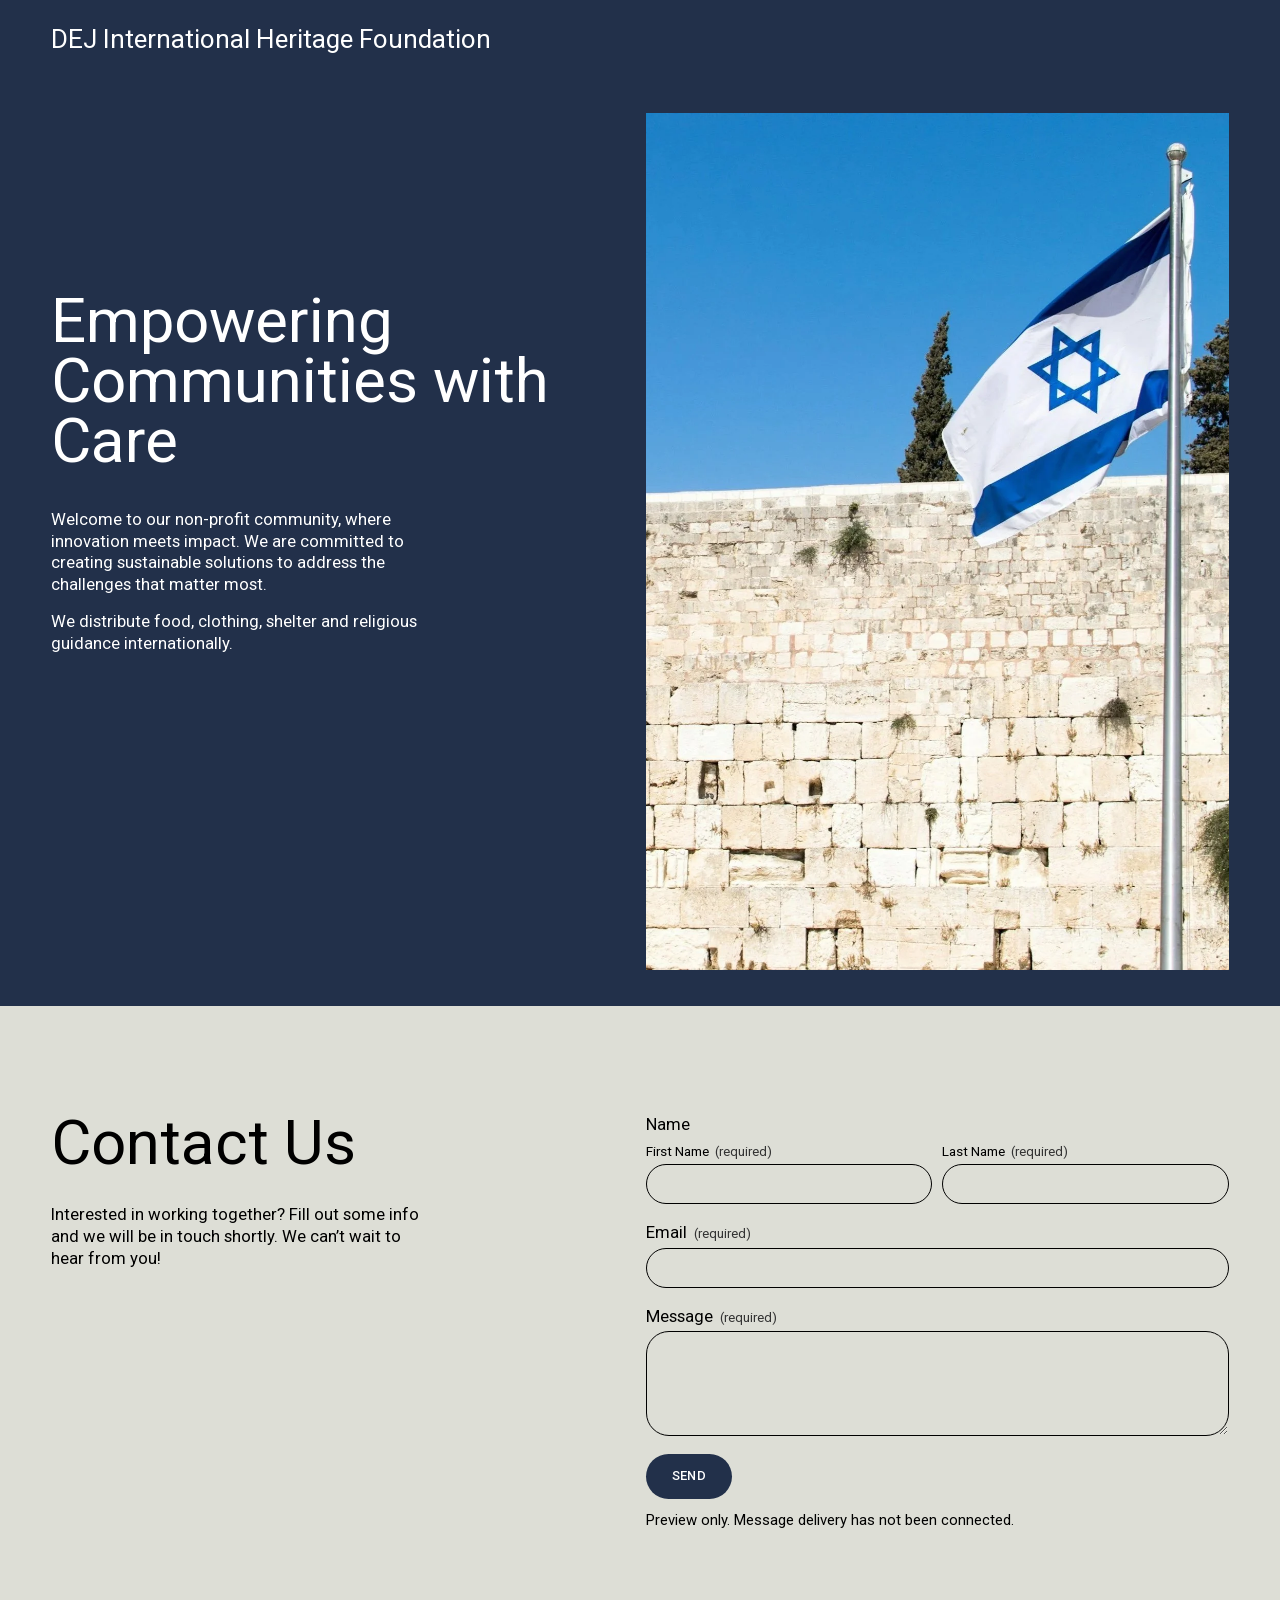
==== docs/index.html @ c703976b "Migrate DEJ Heritage to a static GitHub Pages site" ====
<!doctype html>
<html lang="en">
<head>
  <meta charset="utf-8">
  <meta name="viewport" content="width=device-width, initial-scale=1">
  <meta name="description" content="DEJ International Heritage Foundation is dedicated to empowering communities worldwide through charitable programs including food, clothing, shelter, and religious support.">
  <title>DEJ International Heritage Foundation | Join Us in Making a Difference</title>
  <link rel="stylesheet" href="assets/site.css">
  <script src="assets/contact.js" defer></script>
</head>
<body>
  <header class="site-header">
    <div class="layout">
      <a class="skip" href="#page">Skip to Content</a>
      <a class="site-title" href="./">DEJ International Heritage Foundation</a>
    </div>
  </header>
  <main id="page" tabindex="-1">
    <section class="hero" aria-labelledby="mission">
      <div class="layout columns">
        <div class="hero-copy">
          <h1 id="mission">Empowering Communities with Care</h1>
          <p>Welcome to our non-profit community, where innovation meets impact. We are committed to creating sustainable solutions to address the challenges that matter most.</p>
          <p>We distribute food, clothing, shelter and religious guidance internationally.</p>
        </div>
        <img class="hero-photo" src="assets/israeli-flag.webp" alt="Israeli flag flying on a pole against a background of stone wall and clear blue sky." width="1250" height="1667">
      </div>
    </section>
    <section class="contact" aria-labelledby="contact">
      <div class="layout columns">
        <div class="contact-copy">
          <h2 id="contact">Contact Us</h2>
          <p>Interested in working together? Fill out some info and we will be in touch shortly. We can’t wait to hear from you!</p>
        </div>
        <form id="contact-form" method="post" data-endpoint="">
          <fieldset>
            <legend>Name</legend>
            <div class="names">
              <label>First Name <small>(required)</small><input name="first_name" autocomplete="given-name" required></label>
              <label>Last Name <small>(required)</small><input name="last_name" autocomplete="family-name" required></label>
            </div>
          </fieldset>
          <label>Email <small>(required)</small><input type="email" name="email" autocomplete="email" required></label>
          <label>Message <small>(required)</small><textarea name="message" rows="4" required></textarea></label>
          <button type="submit" disabled>Send</button>
          <p id="form-status" class="form-status" role="status"></p>
          <noscript>Contact form submission requires JavaScript.</noscript>
        </form>
      </div>
    </section>
  </main>
</body>
</html>
---- docs/assets/site.css ----
@font-face {
  font-family: Roboto;
  src: url(roboto-400.woff2) format("woff2");
  font-weight: 400;
  font-display: swap;
}
@font-face {
  font-family: Roboto;
  src: url(roboto-500.woff2) format("woff2");
  font-weight: 500;
  font-display: swap;
}
:root {
  --navy: #22304a;
  --stone: #ddded6;
  --body-size: clamp(16px, 1.308vw, 20px);
  --heading-size: clamp(40px, 4.827vw, 78px);
}
* { box-sizing: border-box; }
body {
  margin: 0;
  font: var(--body-size)/1.3 Roboto, Arial, sans-serif;
  color: #000;
  background: var(--stone);
}
.layout { width: min(92%, 1500px); margin-inline: auto; }
.columns { display: grid; grid-template-columns: repeat(2, minmax(0, 1fr)); gap: 11px; }
.site-header, .hero { background: var(--navy); color: #fff; }
.site-header { padding-block: clamp(20px, 1.93vw, 32px); }
.site-title { color: inherit; text-decoration: none; font-size: clamp(21px, 2.036vw, 33px); line-height: 1.1; display: inline-block; }
.skip { position: absolute; top: 8px; left: 8px; background: #fff; color: #000; padding: 10px; z-index: 1; }
.skip:not(:focus) { clip-path: inset(50%); }
.hero { padding-block: clamp(24px, 5vw - 29px, 55px) clamp(24px, 2.82vw, 45px); }
.hero-copy { padding-top: min(14vw, 226px); }
h1, h2 { margin: 0; font-weight: 400; line-height: .968; font-size: var(--heading-size); }
h1 { max-width: 91%; margin-bottom: clamp(24px, 2.9vw, 46px); }
h2 { margin-bottom: clamp(24px, 2.38vw, 38px); }
p { margin: 0 0 .9em; }
.hero-copy p, .contact-copy p { max-width: 66%; }
.hero-photo { display: block; width: 100%; height: auto; aspect-ratio: 0.681; object-fit: cover; }
.contact { padding-block: clamp(70px, 8.45vw, 136px) clamp(90px, 11vw, 177px); }
form { min-width: 0; }
fieldset { border: 0; padding: 0; margin: 0 0 18px; min-width: 0; }
legend { padding: 0; margin-bottom: 7px; }
.names { display: grid; grid-template-columns: repeat(2, minmax(0, 1fr)); gap: 10px; font-size: .81em; }
label { display: block; }
form > label { margin-bottom: 18px; }
small { font-size: .82rem; margin-left: 3px; color: #333; }
input, textarea {
  width: 100%;
  display: block;
  margin-top: 4px;
  border: 1px solid currentColor;
  border-radius: 23px;
  background: transparent;
  color: inherit;
  padding: 8px 12px;
  font: var(--body-size)/1.3 Roboto, Arial, sans-serif;
}
textarea { min-height: 100px; resize: vertical; }
button, .button {
  font: 500 .8rem/1 Roboto, Arial, sans-serif;
  letter-spacing: .035em;
  text-transform: uppercase;
  padding: 16px 26px;
  border: 0;
  border-radius: 100px;
  color: #fff;
  background: var(--navy);
  cursor: pointer;
  display: inline-block;
  text-decoration: none;
}
button:disabled { cursor: wait; }
.form-status { margin: 12px 0 0; font-size: .89em; }
.form-status:empty { display: none; }
.cart-page { min-height: 60vh; text-align: center; padding-block: 90px; }
.cart-page p { margin-block: 24px; }
@media (max-width: 767px) {
  .layout { width: 88%; }
  .columns { grid-template-columns: 1fr; gap: 0; }
  .hero { padding-block: 54px 34px; }
  .hero-copy { padding-top: 0; }
  .hero-copy p, .contact-copy p, h1 { max-width: none; }
  h1, h2 { font-size: clamp(36px, 9.7vw, 53px); }
  .hero-photo { margin-top: 23px; }
  .contact { padding-block: 72px; }
  .contact-copy { margin-bottom: 30px; }
  input { min-height: 44px; }
}
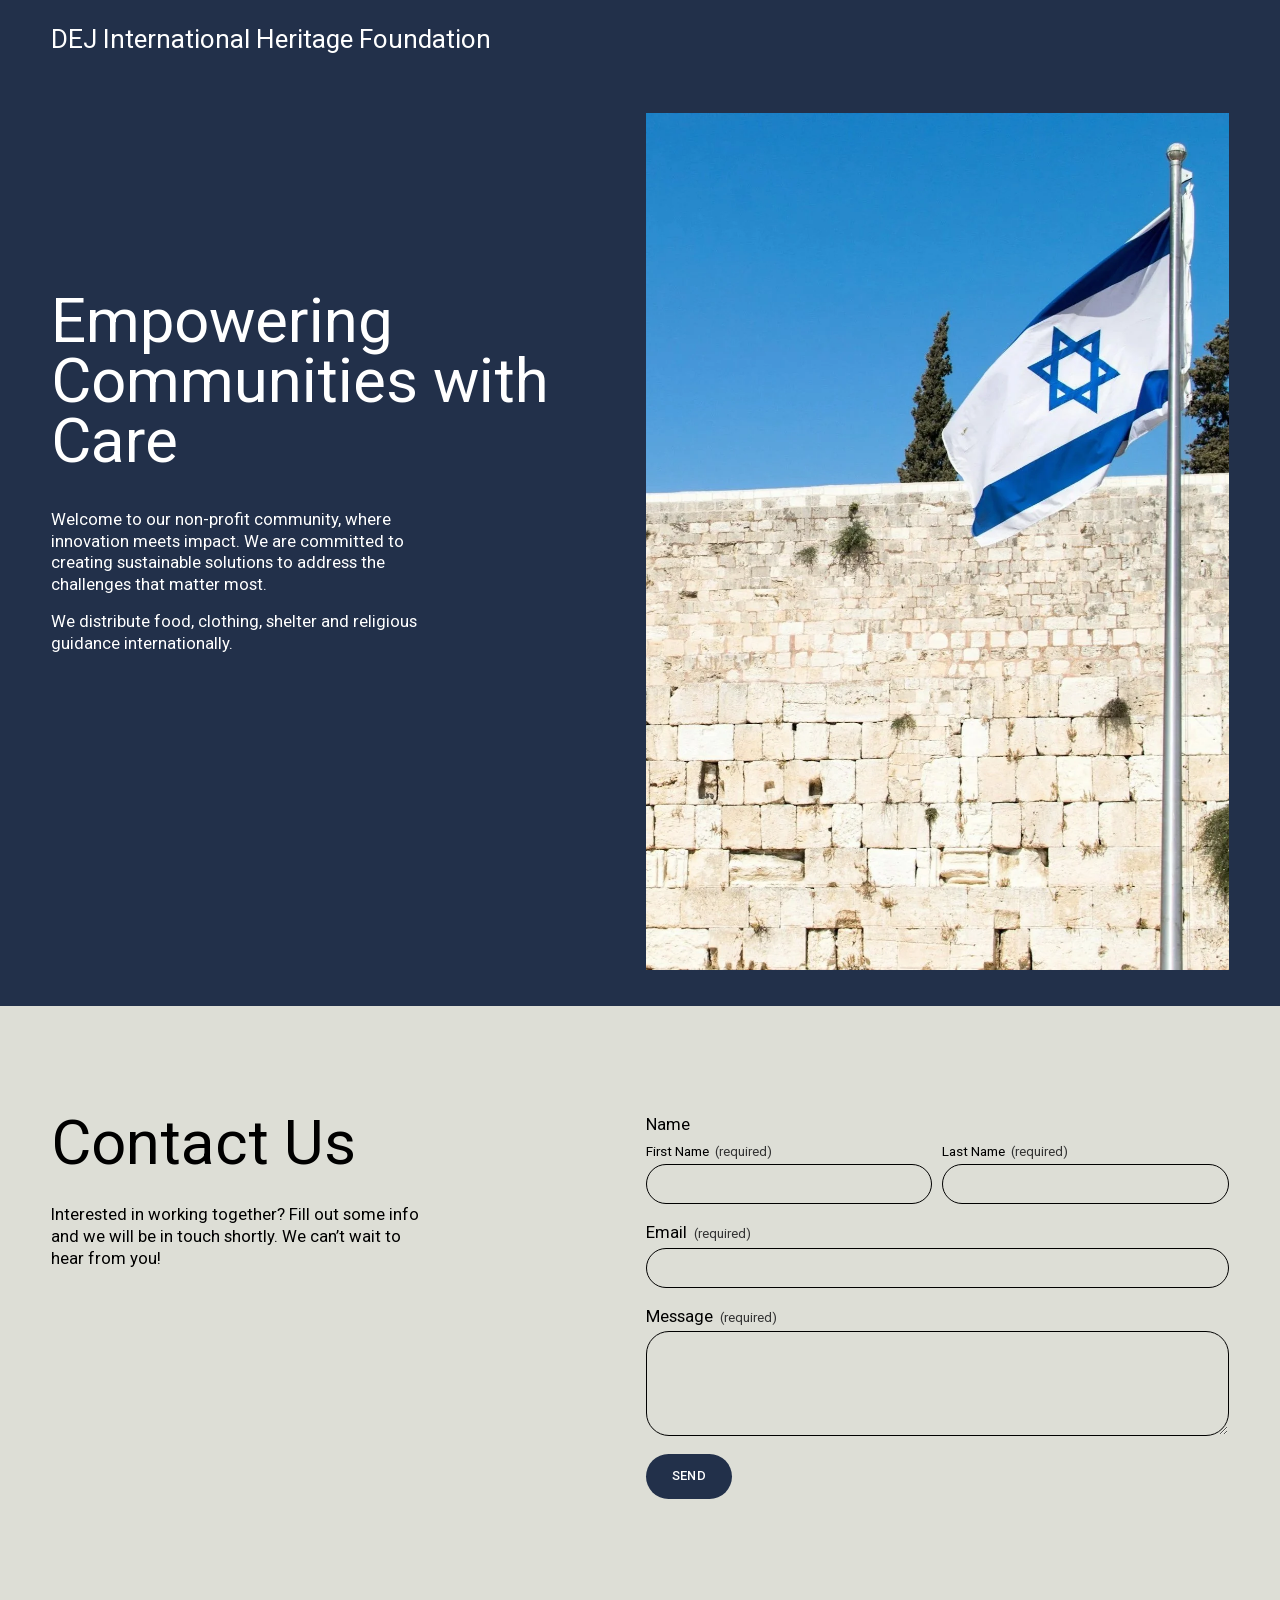
==== commit 4dc65a59: "Connect the contact form to Formspree" ====
--- a/docs/index.html
+++ b/docs/index.html
@@ -32,7 +32,7 @@
           <h2 id="contact">Contact Us</h2>
           <p>Interested in working together? Fill out some info and we will be in touch shortly. We can’t wait to hear from you!</p>
         </div>
-        <form id="contact-form" method="post" data-endpoint="">
+        <form id="contact-form" method="post" data-endpoint="https://formspree.io/f/xqpqwvvg">
           <fieldset>
             <legend>Name</legend>
             <div class="names">
